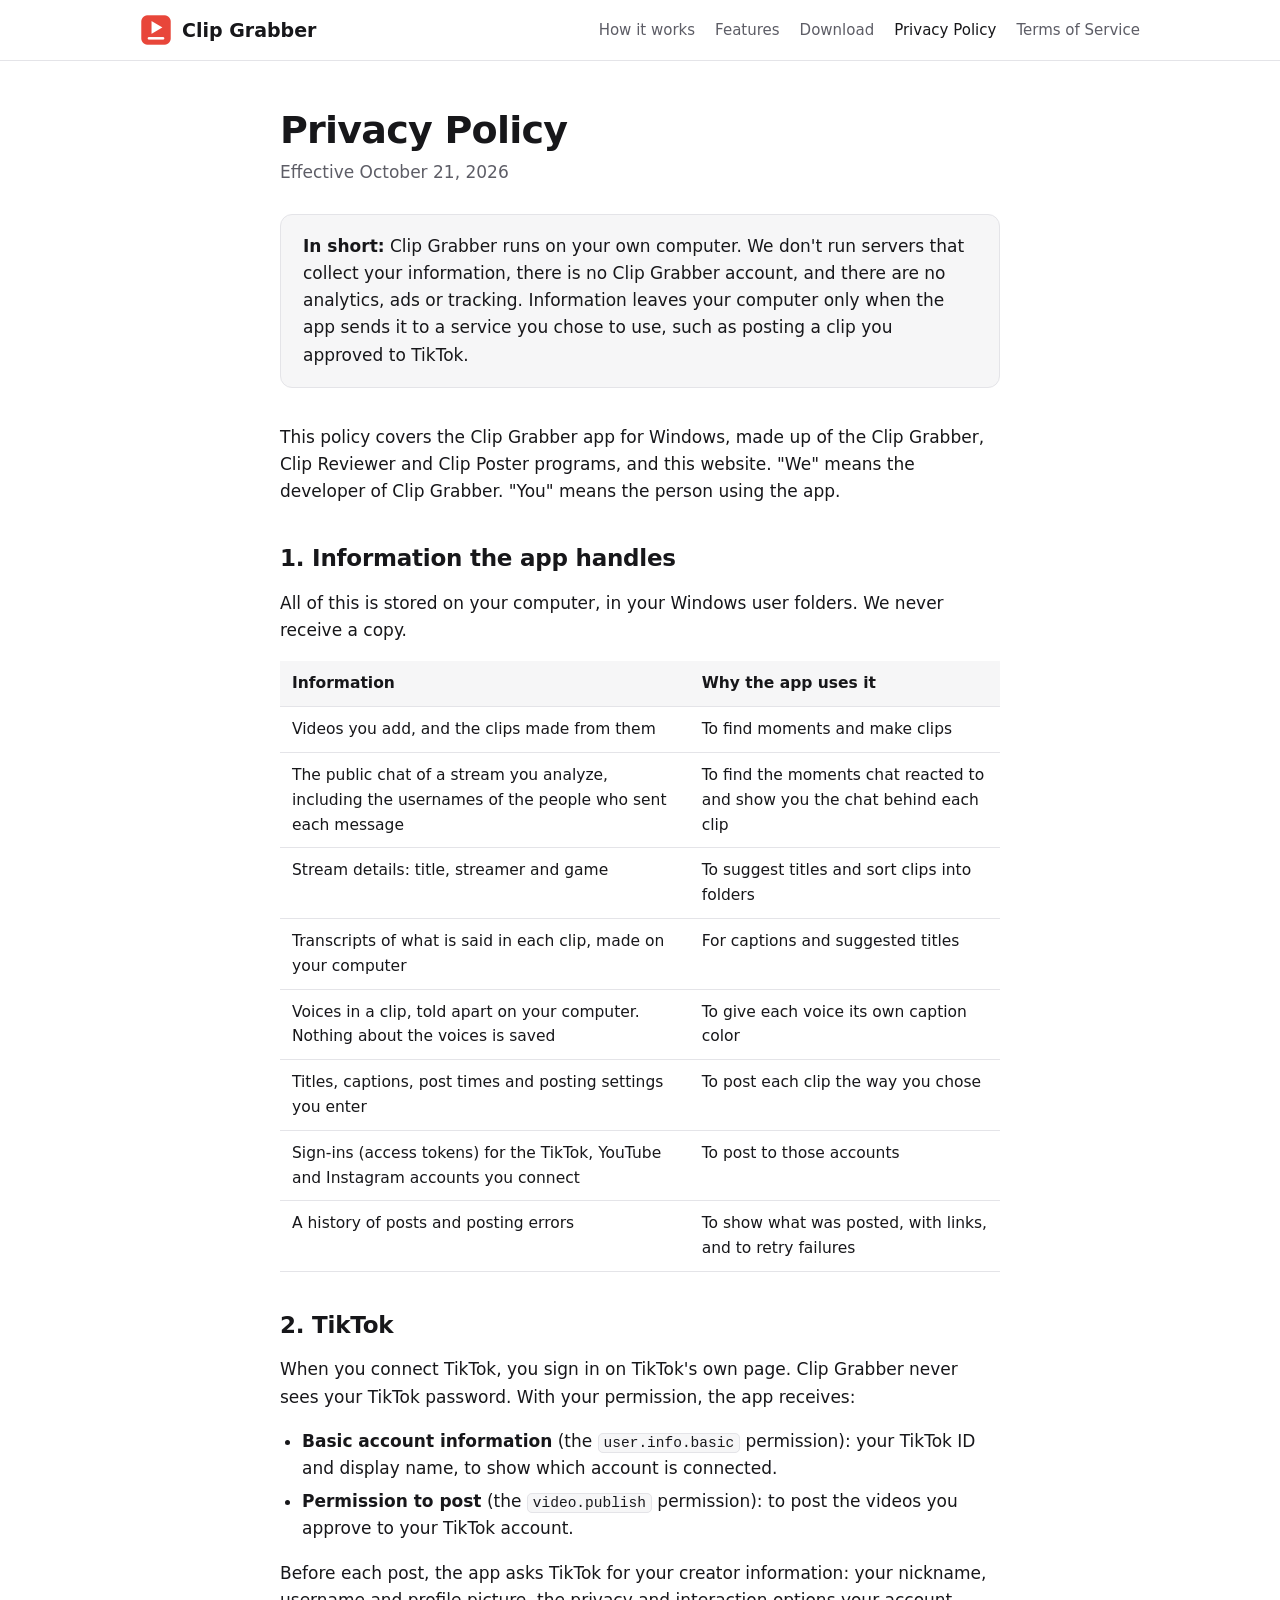
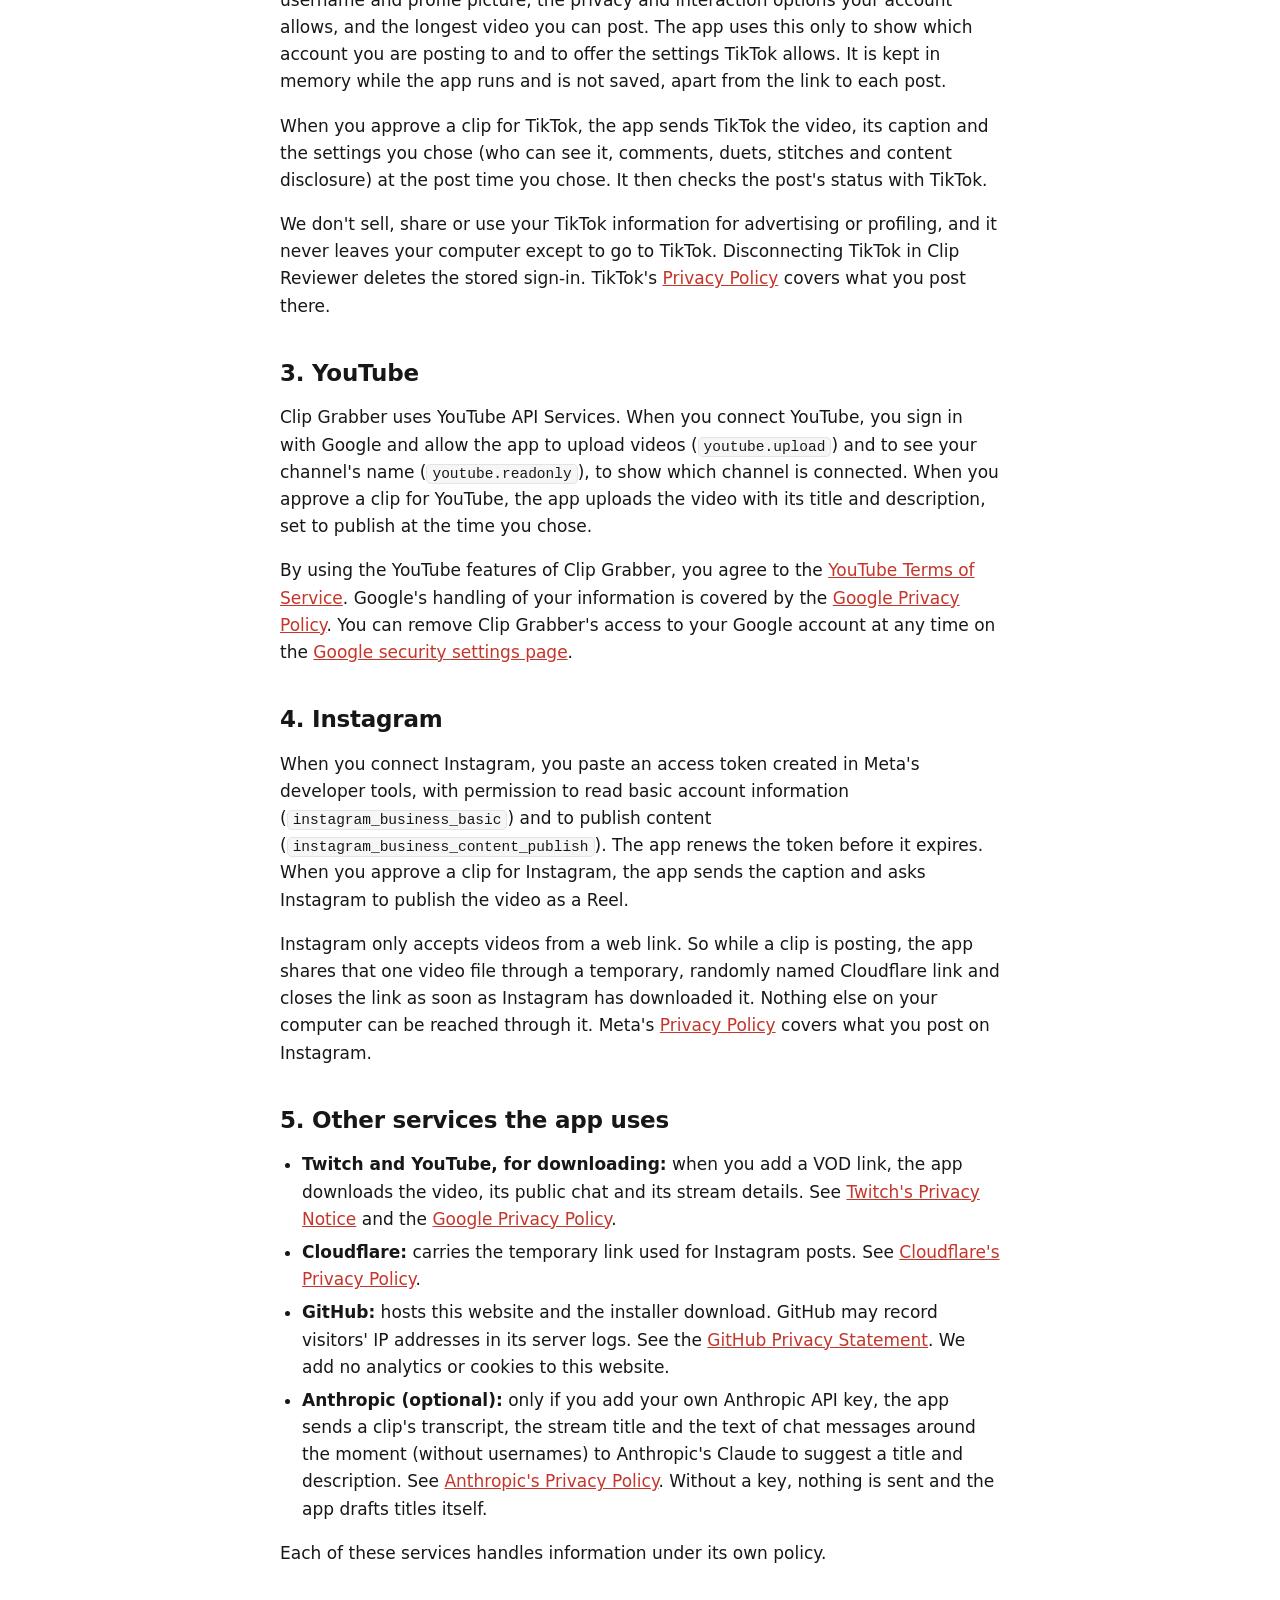
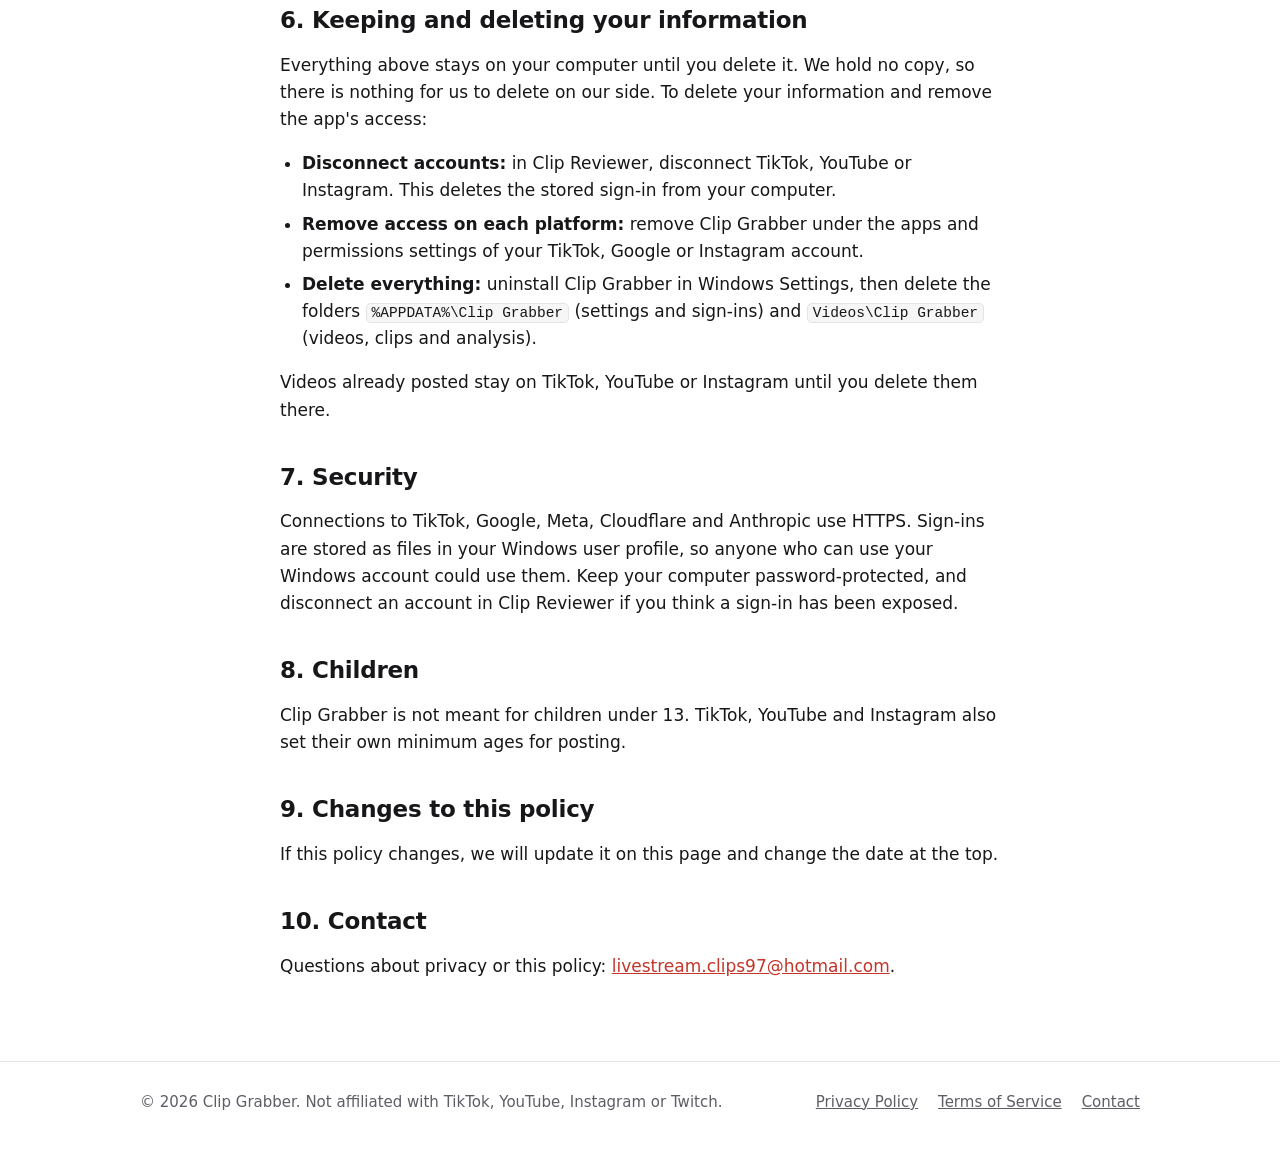
==== privacy.html @ 340a81f1 "Add files via upload" ====
<!doctype html>
<html lang="en">
<head>
<meta charset="utf-8">
<meta name="viewport" content="width=device-width, initial-scale=1">
<title>Privacy Policy | Clip Grabber</title>
<meta name="description" content="What information the Clip Grabber Windows app handles, where it is kept, and how to delete it.">
<link rel="icon" type="image/png" href="favicon.png">
<link rel="stylesheet" href="style.css">
</head>
<body>

<header class="site-header">
  <div class="wrap">
    <a class="brand" href="index.html"><img src="icon.png" alt="">Clip Grabber</a>
    <nav aria-label="Main">
      <a href="index.html#how">How it works</a>
      <a href="index.html#features">Features</a>
      <a href="index.html#download">Download</a>
      <a href="privacy.html" aria-current="page">Privacy Policy</a>
      <a href="terms.html">Terms of Service</a>
    </nav>
  </div>
</header>

<main class="doc">
  <div class="wrap narrow">
    <h1>Privacy Policy</h1>
    <p class="meta">Effective October 21, 2026</p>

    <div class="summary">
      <p><strong>In short:</strong> Clip Grabber runs on your own computer. We don't run servers that collect your information, there is no Clip Grabber account, and there are no analytics, ads or tracking. Information leaves your computer only when the app sends it to a service you chose to use, such as posting a clip you approved to TikTok.</p>
    </div>

    <p>This policy covers the Clip Grabber app for Windows, made up of the Clip Grabber, Clip Reviewer and Clip Poster programs, and this website. "We" means the developer of Clip Grabber. "You" means the person using the app.</p>

    <h2>1. Information the app handles</h2>
    <p>All of this is stored on your computer, in your Windows user folders. We never receive a copy.</p>
    <div class="table-scroll">
      <table>
        <thead><tr><th>Information</th><th>Why the app uses it</th></tr></thead>
        <tbody>
          <tr><td>Videos you add, and the clips made from them</td><td>To find moments and make clips</td></tr>
          <tr><td>The public chat of a stream you analyze, including the usernames of the people who sent each message</td><td>To find the moments chat reacted to and show you the chat behind each clip</td></tr>
          <tr><td>Stream details: title, streamer and game</td><td>To suggest titles and sort clips into folders</td></tr>
          <tr><td>Transcripts of what is said in each clip, made on your computer</td><td>For captions and suggested titles</td></tr>
          <tr><td>Voices in a clip, told apart on your computer. Nothing about the voices is saved</td><td>To give each voice its own caption color</td></tr>
          <tr><td>Titles, captions, post times and posting settings you enter</td><td>To post each clip the way you chose</td></tr>
          <tr><td>Sign-ins (access tokens) for the TikTok, YouTube and Instagram accounts you connect</td><td>To post to those accounts</td></tr>
          <tr><td>A history of posts and posting errors</td><td>To show what was posted, with links, and to retry failures</td></tr>
        </tbody>
      </table>
    </div>

    <h2>2. TikTok</h2>
    <p>When you connect TikTok, you sign in on TikTok's own page. Clip Grabber never sees your TikTok password. With your permission, the app receives:</p>
    <ul>
      <li><strong>Basic account information</strong> (the <code>user.info.basic</code> permission): your TikTok ID and display name, to show which account is connected.</li>
      <li><strong>Permission to post</strong> (the <code>video.publish</code> permission): to post the videos you approve to your TikTok account.</li>
    </ul>
    <p>Before each post, the app asks TikTok for your creator information: your nickname, username and profile picture, the privacy and interaction options your account allows, and the longest video you can post. The app uses this only to show which account you are posting to and to offer the settings TikTok allows. It is kept in memory while the app runs and is not saved, apart from the link to each post.</p>
    <p>When you approve a clip for TikTok, the app sends TikTok the video, its caption and the settings you chose (who can see it, comments, duets, stitches and content disclosure) at the post time you chose. It then checks the post's status with TikTok.</p>
    <p>We don't sell, share or use your TikTok information for advertising or profiling, and it never leaves your computer except to go to TikTok. Disconnecting TikTok in Clip Reviewer deletes the stored sign-in. TikTok's <a href="https://www.tiktok.com/legal/privacy-policy">Privacy Policy</a> covers what you post there.</p>

    <h2>3. YouTube</h2>
    <p>Clip Grabber uses YouTube API Services. When you connect YouTube, you sign in with Google and allow the app to upload videos (<code>youtube.upload</code>) and to see your channel's name (<code>youtube.readonly</code>), to show which channel is connected. When you approve a clip for YouTube, the app uploads the video with its title and description, set to publish at the time you chose.</p>
    <p>By using the YouTube features of Clip Grabber, you agree to the <a href="https://www.youtube.com/t/terms">YouTube Terms of Service</a>. Google's handling of your information is covered by the <a href="https://policies.google.com/privacy">Google Privacy Policy</a>. You can remove Clip Grabber's access to your Google account at any time on the <a href="https://security.google.com/settings/security/permissions">Google security settings page</a>.</p>

    <h2>4. Instagram</h2>
    <p>When you connect Instagram, you paste an access token created in Meta's developer tools, with permission to read basic account information (<code>instagram_business_basic</code>) and to publish content (<code>instagram_business_content_publish</code>). The app renews the token before it expires. When you approve a clip for Instagram, the app sends the caption and asks Instagram to publish the video as a Reel.</p>
    <p>Instagram only accepts videos from a web link. So while a clip is posting, the app shares that one video file through a temporary, randomly named Cloudflare link and closes the link as soon as Instagram has downloaded it. Nothing else on your computer can be reached through it. Meta's <a href="https://privacycenter.instagram.com/policy">Privacy Policy</a> covers what you post on Instagram.</p>

    <h2>5. Other services the app uses</h2>
    <ul>
      <li><strong>Twitch and YouTube, for downloading:</strong> when you add a VOD link, the app downloads the video, its public chat and its stream details. See <a href="https://legal.twitch.com/legal/privacy-notice/">Twitch's Privacy Notice</a> and the <a href="https://policies.google.com/privacy">Google Privacy Policy</a>.</li>
      <li><strong>Cloudflare:</strong> carries the temporary link used for Instagram posts. See <a href="https://www.cloudflare.com/privacypolicy/">Cloudflare's Privacy Policy</a>.</li>
      <li><strong>GitHub:</strong> hosts this website and the installer download. GitHub may record visitors' IP addresses in its server logs. See the <a href="https://docs.github.com/en/site-policy/privacy-policies/github-general-privacy-statement">GitHub Privacy Statement</a>. We add no analytics or cookies to this website.</li>
      <li><strong>Anthropic (optional):</strong> only if you add your own Anthropic API key, the app sends a clip's transcript, the stream title and the text of chat messages around the moment (without usernames) to Anthropic's Claude to suggest a title and description. See <a href="https://www.anthropic.com/legal/privacy">Anthropic's Privacy Policy</a>. Without a key, nothing is sent and the app drafts titles itself.</li>
    </ul>
    <p>Each of these services handles information under its own policy.</p>

    <h2>6. Keeping and deleting your information</h2>
    <p>Everything above stays on your computer until you delete it. We hold no copy, so there is nothing for us to delete on our side. To delete your information and remove the app's access:</p>
    <ul>
      <li><strong>Disconnect accounts:</strong> in Clip Reviewer, disconnect TikTok, YouTube or Instagram. This deletes the stored sign-in from your computer.</li>
      <li><strong>Remove access on each platform:</strong> remove Clip Grabber under the apps and permissions settings of your TikTok, Google or Instagram account.</li>
      <li><strong>Delete everything:</strong> uninstall Clip Grabber in Windows Settings, then delete the folders <code>%APPDATA%\Clip Grabber</code> (settings and sign-ins) and <code>Videos\Clip Grabber</code> (videos, clips and analysis).</li>
    </ul>
    <p>Videos already posted stay on TikTok, YouTube or Instagram until you delete them there.</p>

    <h2>7. Security</h2>
    <p>Connections to TikTok, Google, Meta, Cloudflare and Anthropic use HTTPS. Sign-ins are stored as files in your Windows user profile, so anyone who can use your Windows account could use them. Keep your computer password-protected, and disconnect an account in Clip Reviewer if you think a sign-in has been exposed.</p>

    <h2>8. Children</h2>
    <p>Clip Grabber is not meant for children under 13. TikTok, YouTube and Instagram also set their own minimum ages for posting.</p>

    <h2>9. Changes to this policy</h2>
    <p>If this policy changes, we will update it on this page and change the date at the top.</p>

    <h2>10. Contact</h2>
    <p>Questions about privacy or this policy: <a href="mailto:livestream.clips97@hotmail.com">livestream.clips97@hotmail.com</a>.</p>
  </div>
</main>

<footer class="site-footer">
  <div class="wrap">
    <span>&copy; 2026 Clip Grabber. Not affiliated with TikTok, YouTube, Instagram or Twitch.</span>
    <nav aria-label="Legal">
      <a href="privacy.html">Privacy Policy</a>
      <a href="terms.html">Terms of Service</a>
      <a href="mailto:livestream.clips97@hotmail.com">Contact</a>
    </nav>
  </div>
</footer>

</body>
</html>
---- style.css ----
/* Clip Grabber website. Self-contained: no outside fonts, scripts or trackers. */
:root {
  --bg: #ffffff;
  --bg-soft: #f6f6f7;
  --text: #17171a;
  --muted: #5d5d66;
  --line: #e4e4e8;
  --accent: #e8463a;
  --accent-text: #c4352a;
  --card: #ffffff;
  --shadow: 0 1px 2px rgba(0, 0, 0, .04), 0 4px 16px rgba(0, 0, 0, .05);
}
@media (prefers-color-scheme: dark) {
  :root {
    --bg: #111114;
    --bg-soft: #18181c;
    --text: #ededf0;
    --muted: #a3a3ad;
    --line: #2a2a31;
    --accent: #ef5a4e;
    --accent-text: #ff7b70;
    --card: #1b1b20;
    --shadow: none;
  }
}

* { box-sizing: border-box; }
html { -webkit-text-size-adjust: 100%; }
body {
  margin: 0;
  background: var(--bg);
  color: var(--text);
  font: 17px/1.6 "Segoe UI", system-ui, -apple-system, Roboto, "Helvetica Neue", Arial, sans-serif;
}
a { color: var(--accent-text); }
a:hover { text-decoration-thickness: 2px; }
img, svg { max-width: 100%; }

.wrap { max-width: 1040px; margin: 0 auto; padding: 0 20px; }
.narrow { max-width: 760px; }

/* Header: links always visible (TikTok's review asks that Privacy and Terms need no menu). */
.site-header { border-bottom: 1px solid var(--line); }
.site-header .wrap { display: flex; flex-wrap: wrap; align-items: center; gap: 8px 24px; padding-top: 14px; padding-bottom: 14px; }
.brand { display: flex; align-items: center; gap: 10px; color: var(--text); text-decoration: none; font-weight: 700; font-size: 19px; }
.brand img { width: 32px; height: 32px; }
.site-header nav { display: flex; flex-wrap: wrap; gap: 4px 20px; margin-left: auto; font-size: 15px; }
.site-header nav a { color: var(--muted); text-decoration: none; }
.site-header nav a:hover, .site-header nav a[aria-current] { color: var(--text); }

/* Home */
.hero { padding: 64px 0 56px; }
.hero .wrap { display: grid; grid-template-columns: 1.25fr 1fr; gap: 48px; align-items: center; }
.hero h1 { font-size: clamp(34px, 5vw, 50px); line-height: 1.1; margin: 0 0 18px; letter-spacing: -0.02em; }
.hero p.lead { font-size: 19px; color: var(--muted); margin: 0 0 28px; }
.actions { display: flex; flex-wrap: wrap; gap: 12px; }
.btn { display: inline-block; padding: 11px 20px; border-radius: 10px; font-weight: 600; text-decoration: none; border: 1px solid var(--line); color: var(--text); background: var(--card); }
.btn.primary { background: var(--accent); border-color: var(--accent); color: #fff; }
.phone { justify-self: center; width: min(260px, 100%); }

section.band { padding: 56px 0; border-top: 1px solid var(--line); }
section.band.soft { background: var(--bg-soft); }
h2 { font-size: 30px; line-height: 1.2; margin: 0 0 10px; letter-spacing: -0.01em; }
.section-lead { color: var(--muted); margin: 0 0 32px; max-width: 640px; }

.steps { list-style: none; margin: 0; padding: 0; display: grid; grid-template-columns: repeat(4, 1fr); gap: 16px; counter-reset: step; }
.steps li { background: var(--card); border: 1px solid var(--line); border-radius: 14px; padding: 20px; box-shadow: var(--shadow); counter-increment: step; }
.steps li::before { content: counter(step); display: grid; place-items: center; width: 30px; height: 30px; border-radius: 50%; background: var(--accent); color: #fff; font-weight: 700; font-size: 15px; margin-bottom: 12px; }
.steps h3, .features h3 { margin: 0 0 6px; font-size: 18px; }
.steps p, .features p { margin: 0; color: var(--muted); font-size: 15.5px; }

.features { display: grid; grid-template-columns: repeat(3, 1fr); gap: 28px 32px; }
.features div { border-left: 3px solid var(--accent); padding-left: 16px; }

.checks { list-style: none; padding: 0; margin: 0; display: grid; grid-template-columns: repeat(2, 1fr); gap: 14px 32px; }
.checks li { padding-left: 30px; position: relative; }
.checks li::before { content: ""; position: absolute; left: 0; top: 5px; width: 18px; height: 18px; border-radius: 50%; background: var(--accent); }
.checks li::after { content: ""; position: absolute; left: 6px; top: 9px; width: 5px; height: 9px; border: solid #fff; border-width: 0 2px 2px 0; transform: rotate(45deg); }

.get { display: grid; grid-template-columns: 1fr 1fr; gap: 40px; }
.get ul, .get ol { margin: 0 0 16px; padding-left: 22px; }
.get ul { color: var(--muted); }
.get li { margin-bottom: 6px; }
.get h3 { margin: 26px 0 8px; font-size: 18px; }
.get div > h3:first-child { margin-top: 0; }
.get .actions { margin: 18px 0 4px; }

/* Policy pages */
.doc { padding: 48px 0 64px; }
.doc h1 { font-size: 38px; line-height: 1.15; margin: 0 0 6px; letter-spacing: -0.02em; }
.doc .meta { color: var(--muted); margin: 0 0 28px; }
.doc .summary { background: var(--bg-soft); border: 1px solid var(--line); border-radius: 12px; padding: 18px 22px; margin: 0 0 36px; }
.doc .summary p { margin: 0; }
.doc h2 { font-size: 23px; margin: 40px 0 10px; }
.doc h3 { font-size: 18px; margin: 24px 0 6px; }
.doc ul { padding-left: 22px; }
.doc li { margin-bottom: 6px; }
.table-scroll { overflow-x: auto; margin: 12px 0 8px; }
table { border-collapse: collapse; width: 100%; font-size: 15.5px; }
th, td { text-align: left; vertical-align: top; padding: 10px 12px; border-bottom: 1px solid var(--line); }
th { font-weight: 600; background: var(--bg-soft); }
code { font: 14.5px/1.4 Consolas, "Cascadia Mono", monospace; background: var(--bg-soft); border: 1px solid var(--line); border-radius: 5px; padding: 1px 5px; overflow-wrap: anywhere; }

/* Footer: Privacy and Terms always visible */
.site-footer { border-top: 1px solid var(--line); padding: 28px 0 40px; color: var(--muted); font-size: 15px; }
.site-footer .wrap { display: flex; flex-wrap: wrap; gap: 8px 24px; align-items: center; }
.site-footer nav { display: flex; flex-wrap: wrap; gap: 4px 20px; margin-left: auto; }
.site-footer a { color: var(--muted); }
.site-footer a:hover { color: var(--text); }

@media (max-width: 860px) {
  .hero .wrap { grid-template-columns: 1fr; gap: 36px; }
  .hero { padding: 44px 0 40px; }
  .steps { grid-template-columns: repeat(2, 1fr); }
  .features { grid-template-columns: repeat(2, 1fr); }
}
@media (max-width: 560px) {
  body { font-size: 16px; }
  .wrap { padding: 0 16px; }
  .steps, .features, .checks, .get { grid-template-columns: 1fr; }
  .site-header nav, .site-footer nav { margin-left: 0; }
  .doc h1 { font-size: 31px; }
}
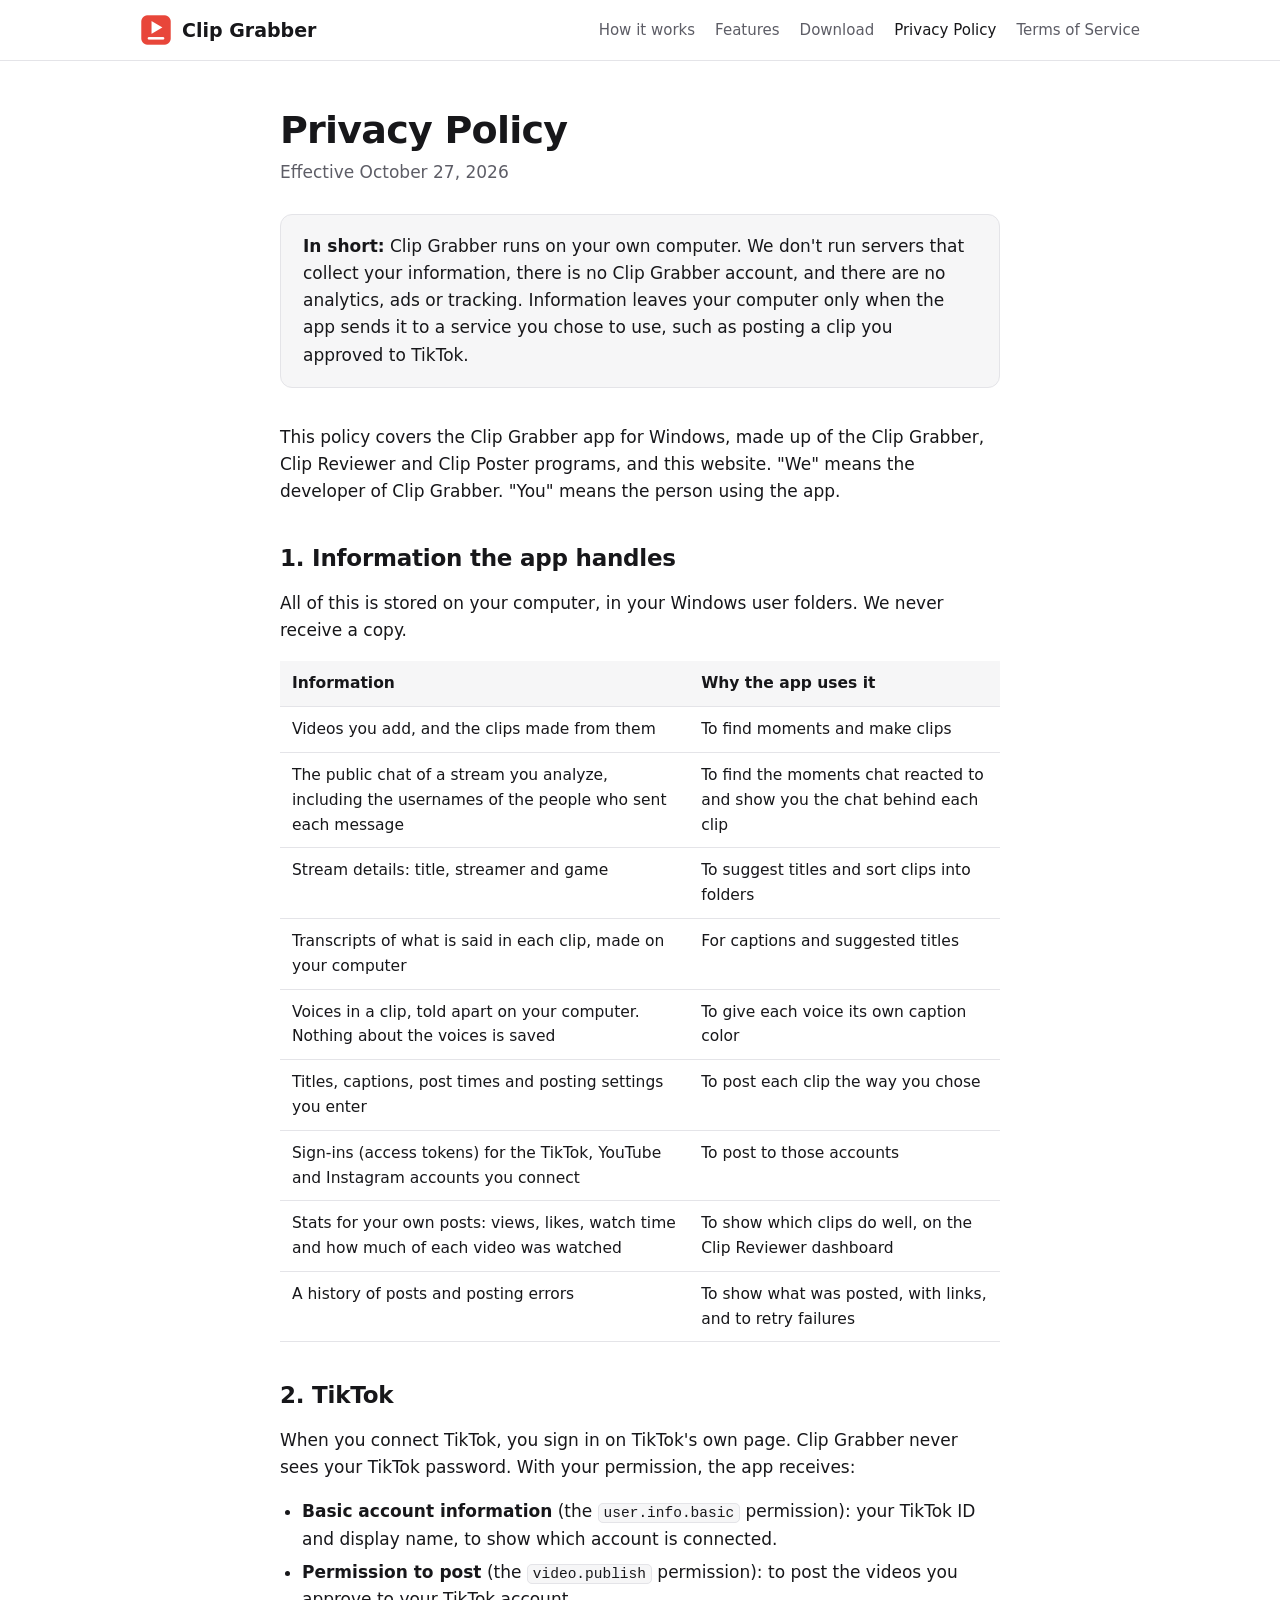
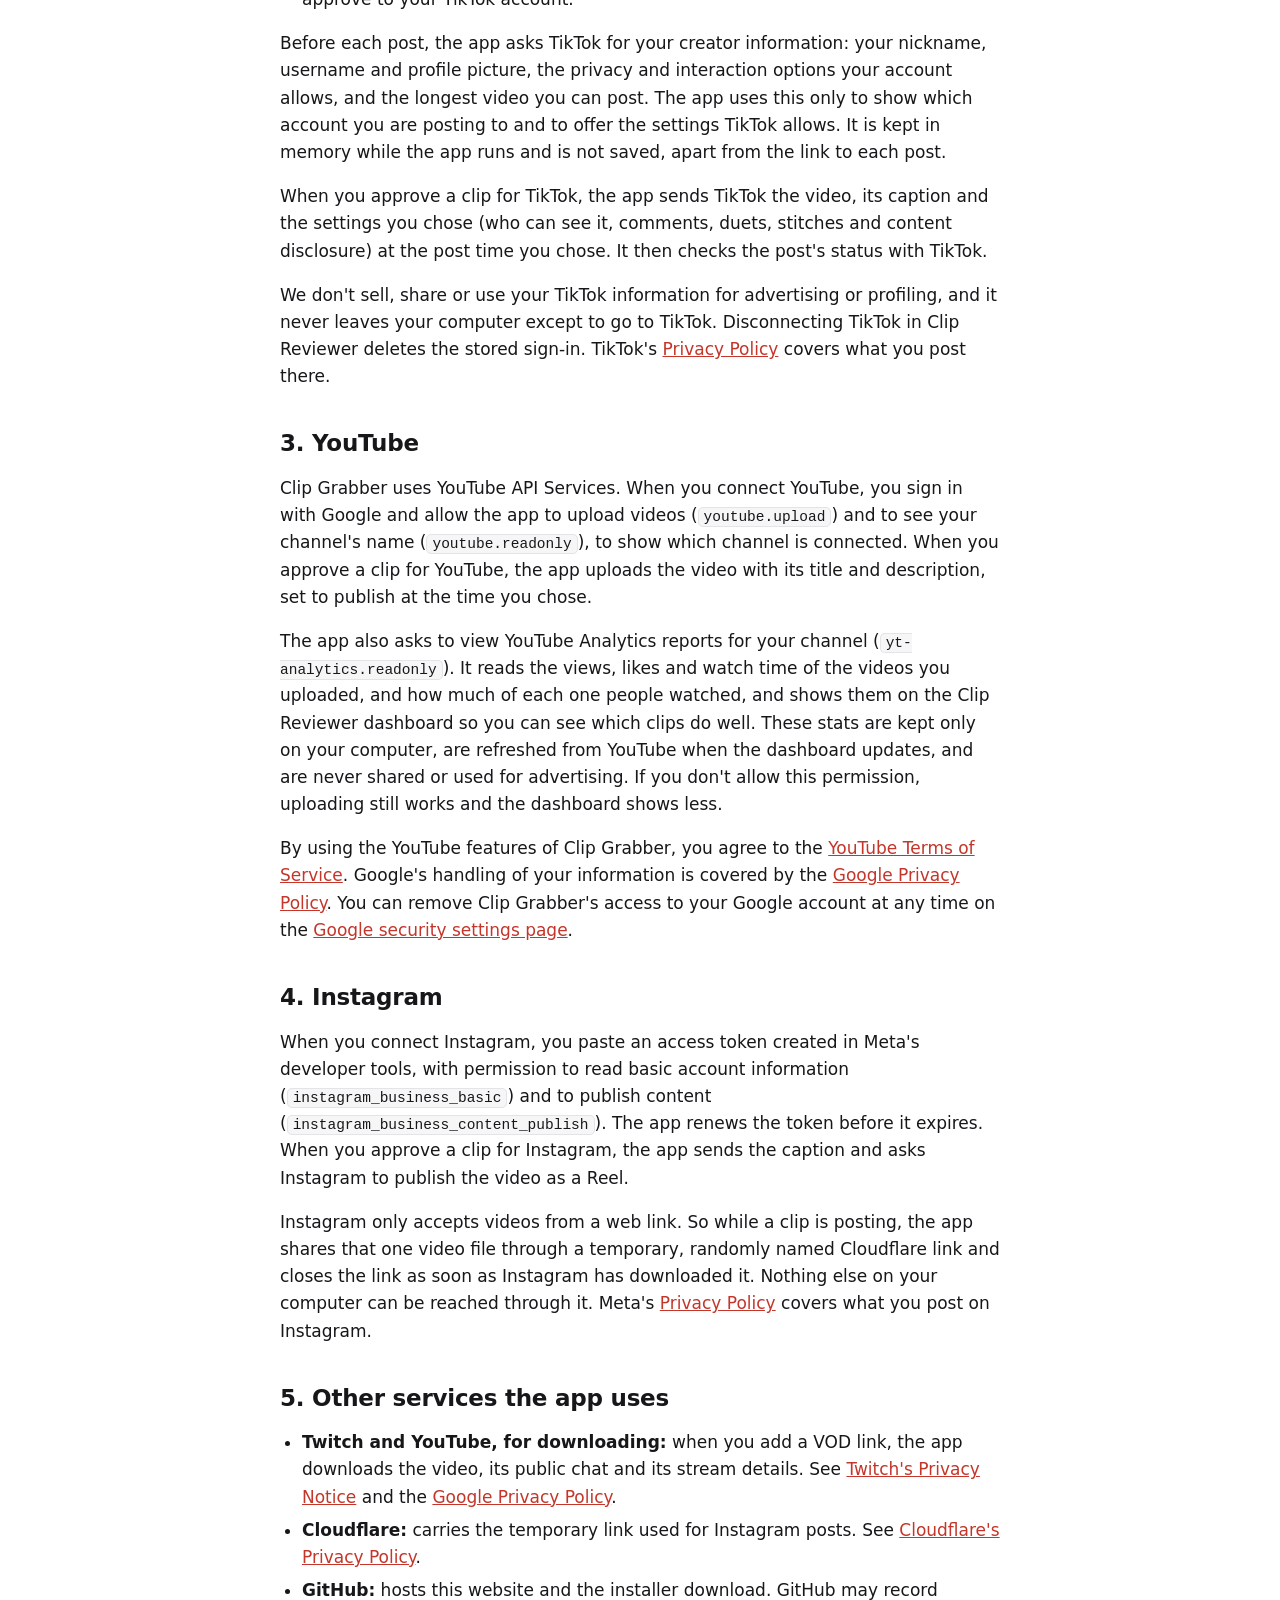
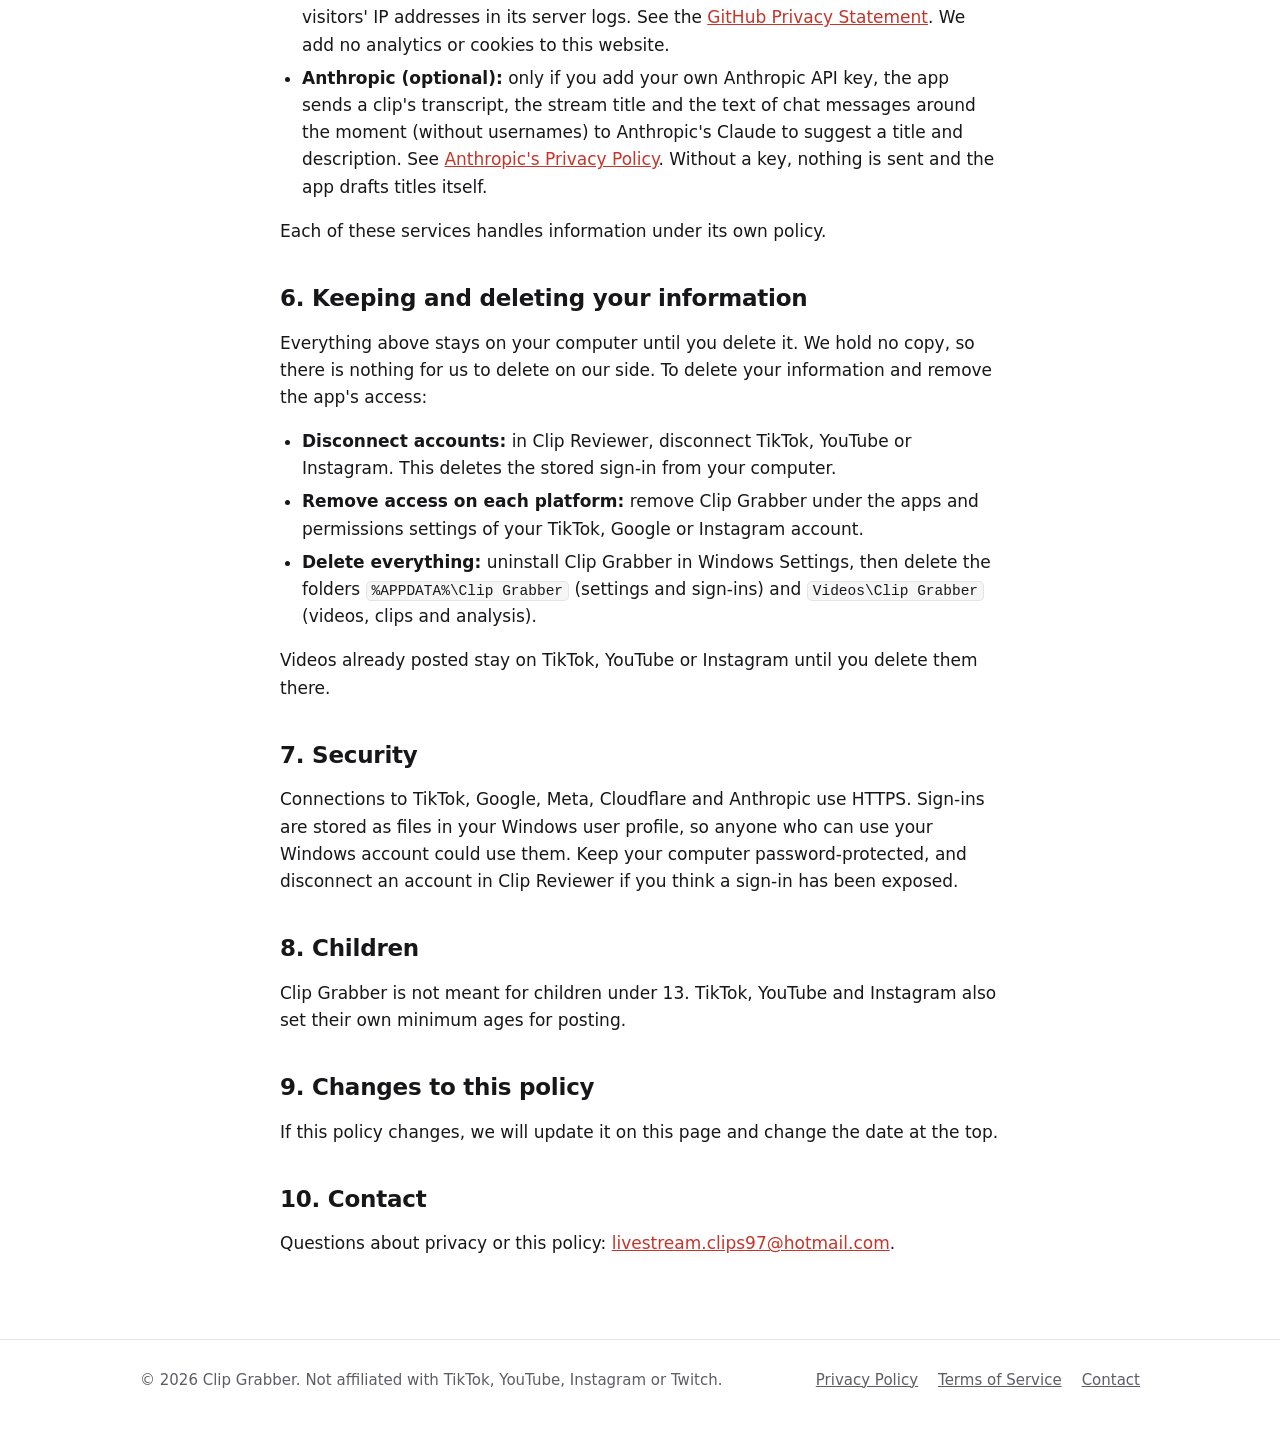
==== commit e247d45c: "Privacy policy: add YouTube Analytics permission" ====
--- a/privacy.html
+++ b/privacy.html
@@ -26,7 +26,7 @@
 <main class="doc">
   <div class="wrap narrow">
     <h1>Privacy Policy</h1>
-    <p class="meta">Effective October 21, 2026</p>
+    <p class="meta">Effective October 27, 2026</p>
 
     <div class="summary">
       <p><strong>In short:</strong> Clip Grabber runs on your own computer. We don't run servers that collect your information, there is no Clip Grabber account, and there are no analytics, ads or tracking. Information leaves your computer only when the app sends it to a service you chose to use, such as posting a clip you approved to TikTok.</p>
@@ -47,6 +47,7 @@
           <tr><td>Voices in a clip, told apart on your computer. Nothing about the voices is saved</td><td>To give each voice its own caption color</td></tr>
           <tr><td>Titles, captions, post times and posting settings you enter</td><td>To post each clip the way you chose</td></tr>
           <tr><td>Sign-ins (access tokens) for the TikTok, YouTube and Instagram accounts you connect</td><td>To post to those accounts</td></tr>
+          <tr><td>Stats for your own posts: views, likes, watch time and how much of each video was watched</td><td>To show which clips do well, on the Clip Reviewer dashboard</td></tr>
           <tr><td>A history of posts and posting errors</td><td>To show what was posted, with links, and to retry failures</td></tr>
         </tbody>
       </table>
@@ -64,6 +65,7 @@
 
     <h2>3. YouTube</h2>
     <p>Clip Grabber uses YouTube API Services. When you connect YouTube, you sign in with Google and allow the app to upload videos (<code>youtube.upload</code>) and to see your channel's name (<code>youtube.readonly</code>), to show which channel is connected. When you approve a clip for YouTube, the app uploads the video with its title and description, set to publish at the time you chose.</p>
+    <p>The app also asks to view YouTube Analytics reports for your channel (<code>yt-analytics.readonly</code>). It reads the views, likes and watch time of the videos you uploaded, and how much of each one people watched, and shows them on the Clip Reviewer dashboard so you can see which clips do well. These stats are kept only on your computer, are refreshed from YouTube when the dashboard updates, and are never shared or used for advertising. If you don't allow this permission, uploading still works and the dashboard shows less.</p>
     <p>By using the YouTube features of Clip Grabber, you agree to the <a href="https://www.youtube.com/t/terms">YouTube Terms of Service</a>. Google's handling of your information is covered by the <a href="https://policies.google.com/privacy">Google Privacy Policy</a>. You can remove Clip Grabber's access to your Google account at any time on the <a href="https://security.google.com/settings/security/permissions">Google security settings page</a>.</p>
 
     <h2>4. Instagram</h2>
